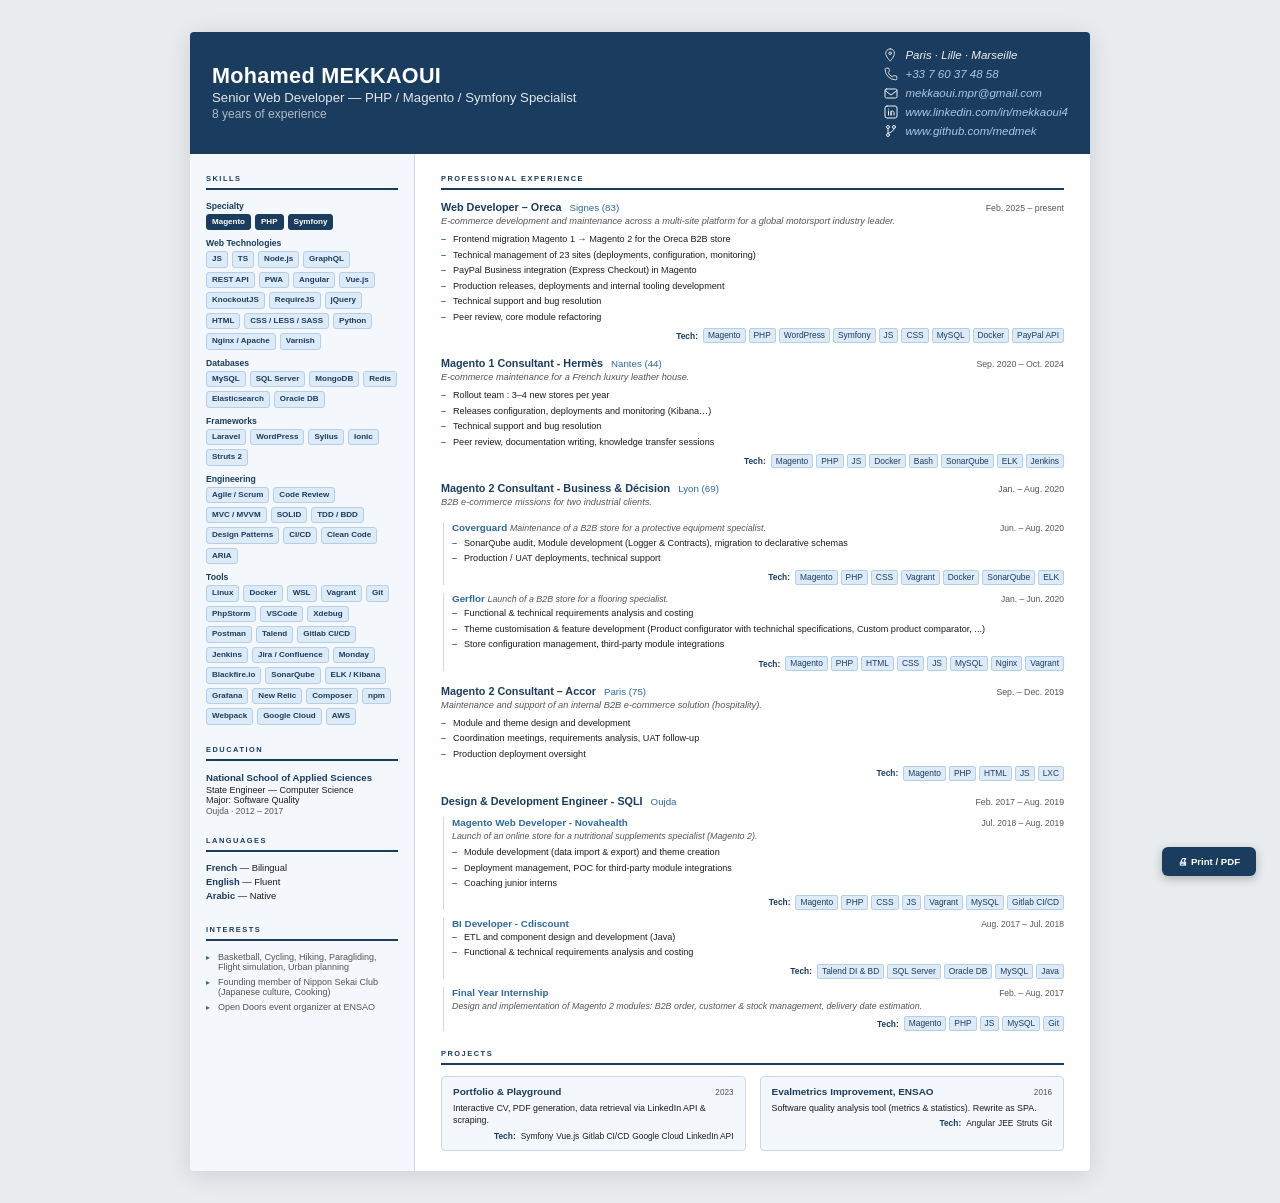
==== cv.en.html @ 3b6d00f6 "add english version of CV" ====
<!DOCTYPE html>
<html lang="en">
<head>
    <meta content="text/html; charset=UTF-8" http-equiv="content-type">
    <meta content="width=960" name="viewport">
    <title>Mohamed_Mekkaoui_CV_PHP_Dev</title>
    <style>
        *, *::before, *::after {
            box-sizing: border-box;
            margin: 0;
            padding: 0;
        }

        :root {
            --accent: #1a3c5e;
            --accent-mid: #2d6a9f;
            --text: #1c1c1c;
            --muted: #555;
            --rule: #ccd8e4;
            --sidebar-bg: #f4f7fb;
            --tag-bg: #ddeaf7;
            --tag-color: #1a3c5e;
            --font: 'Segoe UI', Arial, Helvetica, sans-serif;
            --sidebar-w: 225px;
        }

        html {
            font-size: 12px;
            color: var(--text);
            font-family: var(--font);
            -webkit-text-size-adjust: 100%;
            text-size-adjust: 100%;
        }

        body {
            background: #e9ecef;
            display: flex;
            justify-content: center;
            padding: 32px 16px;
        }

        a {
            color: var(--accent-mid);
            text-decoration: none;
        }

        a:hover {
            text-decoration: underline;
        }

        .page {
            background: #fff;
            width: 900px;
            max-width: 100%;
            box-shadow: 0 4px 24px rgba(0, 0, 0, .12);
            border-radius: 4px;
            overflow: hidden;
        }

        .cv-header {
            background: var(--accent);
            color: #fff;
            display: flex;
            align-items: center;
            justify-content: space-between;
            padding: 16px 22px;
            gap: 20px;
        }

        .cv-header__name h1 {
            font-size: 1.8rem;
            font-weight: 700;
            letter-spacing: .3px;
            line-height: 1;
        }

        .cv-header__name p.title {
            font-size: 1.1rem;
            opacity: .88;
            margin-top: 3px;
        }

        .cv-header__name p.subtitle {
            font-size: 1rem;
            opacity: .65;
            margin-top: 2px;
        }

        .cv-header__contacts {
            display: flex;
            flex-direction: column;
            gap: 5px;
            font-size: .96rem;
            opacity: .92;
            white-space: nowrap;
        }

        .cv-header__contacts a {
            color: #b8d4f0;
        }

        .cv-header__contacts a:hover {
            color: #fff;
        }

        .contact-item {
            display: flex;
            align-items: center;
            gap: 7px;
        }

        .contact-item .icon {
            width: 14px;
            height: 14px;
            flex-shrink: 0;
        }

        .contact-item.phone span {
            display: none;
        }

        .cv-body {
            display: grid;
            grid-template-columns: var(--sidebar-w) 1fr;
            min-height: calc(297mm - 123px);
        }

        .sidebar {
            background: var(--sidebar-bg);
            padding: 20px 16px;
            border-right: 1px solid var(--rule);
            display: flex;
            flex-direction: column;
            gap: 20px;
        }

        .main {
            padding: 20px 26px;
            display: flex;
            flex-direction: column;
            gap: 18px;
        }

        .section-title {
            font-size: .62rem;
            font-weight: 700;
            letter-spacing: 1.5px;
            text-transform: uppercase;
            color: var(--accent);
            padding-bottom: 5px;
            border-bottom: 2px solid var(--accent);
            margin-bottom: 11px;
        }

        .skills-block {
            display: flex;
            flex-direction: column;
            gap: 8px;
        }

        .skill-category {
            font-size: .72rem;
            font-weight: 700;
            color: var(--accent);
            margin-bottom: 3px;
        }

        .tag-list {
            display: flex;
            flex-wrap: wrap;
            gap: 4px;
        }

        .tag {
            display: inline-block;
            background: var(--tag-bg);
            color: var(--tag-color);
            font-size: .67rem;
            font-weight: 600;
            padding: 2px 5px;
            border-radius: 3px;
            border: 1px solid #b6cfe8;
            line-height: 1.3;
        }

        .tag.primary {
            background: var(--accent);
            color: #fff;
            border-color: var(--accent);
        }

        .tag--inline {
            font-size: .70rem;
            font-weight: 500;
            padding: 1px 4px;
            border-radius: 2px;
            vertical-align: baseline;
        }

        .edu-school {
            font-size: .80rem;
            font-weight: 700;
            color: var(--accent);
        }

        .edu-degree {
            font-size: .75rem;
            margin: 2px 0 1px;
        }

        .edu-location {
            font-size: .71rem;
            color: var(--muted);
        }

        .lang-item {
            font-size: .78rem;
            margin-bottom: 4px;
        }

        .lang-item strong {
            color: var(--accent);
        }

        .interests-list {
            list-style: none;
            display: flex;
            flex-direction: column;
            gap: 5px;
        }

        .interests-list li {
            font-size: .75rem;
            color: var(--muted);
            padding-left: 12px;
            position: relative;
        }

        .interests-list li::before {
            content: '▸';
            position: absolute;
            left: 0;
            color: var(--accent-mid);
            font-size: .67rem;
            top: 1px;
        }

        .entry {
            display: flex;
            flex-direction: column;
        }

        .entry--sub {
            margin-left: 2px;
            margin-top: 8px;
            padding-left: 8px;
            border-left: 1px solid var(--rule);
        }

        .exp-section > .entry {
            margin-bottom: 14px;
        }

        .exp-section > .entry:last-child {
            margin-bottom: 0;
        }

        .entry__header {
            display: flex;
            align-items: baseline;
            justify-content: space-between;
            gap: 8px;
            flex-wrap: wrap;
            margin-bottom: 2px;
        }

        .entry__title {
            font-size: .90rem;
            font-weight: 700;
            color: var(--accent);
        }

        .entry__title .loc {
            color: var(--accent-mid);
            font-weight: 500;
            font-size: .81rem;
            margin-left: 5px;
        }

        .entry--sub .entry__title {
            font-size: .82rem;
            color: var(--accent-mid);
        }

        .entry__date {
            font-size: .73rem;
            color: var(--muted);
            white-space: nowrap;
        }

        .entry--sub .entry__date {
            font-size: .71rem;
        }

        .entry__desc {
            font-size: .77rem;
            color: var(--muted);
            font-style: italic;
            margin-bottom: 5px;
            line-height: 1.4;
        }

        .entry--sub .entry__desc {
            font-size: .74rem;
            margin-bottom: 4px;
            font-weight: 500;
        }

        .exp-bullets {
            list-style: none;
            padding: 0;
            margin-bottom: 5px;
            display: flex;
            flex-direction: column;
            gap: 3px;
        }

        .exp-bullets li {
            font-size: .76rem;
            color: var(--text);
            padding-left: 12px;
            position: relative;
            line-height: 1.38;
        }

        .exp-bullets li::before {
            content: '–';
            position: absolute;
            left: 0;
            color: var(--accent-mid);
            font-weight: 700;
        }

        .tech-line {
            font-size: .70rem;
            text-align: right;
            display: flex;
            flex-wrap: wrap;
            justify-content: flex-end;
            align-items: center;
            gap: 3px;
        }

        .tech-line .tech-label {
            font-weight: 700;
            color: var(--accent);
            margin-right: 2px;
        }

        [title] {
            cursor: help;
        }

        .projects-grid {
            display: grid;
            grid-template-columns: 1fr 1fr;
            gap: 10px 14px;
        }

        .project-entry {
            display: flex;
            flex-direction: column;
            background: var(--sidebar-bg);
            border: 1px solid var(--rule);
            border-radius: 4px;
            padding: 9px 11px;
        }

        .project-title {
            font-size: .83rem;
            font-weight: 700;
            color: var(--accent);
        }

        .project-year {
            font-size: .68rem;
            color: var(--muted);
            margin-left: 4px;
        }

        .project-desc {
            font-size: .74rem;
            margin: 3px 0 4px;
            line-height: 1.38;
        }

        .print-btn {
            position: fixed;
            bottom: 24px;
            right: 24px;
            z-index: 100;
            background: var(--accent);
            color: #fff;
            border: none;
            border-radius: 6px;
            padding: 9px 16px;
            font-size: .8rem;
            font-weight: 600;
            cursor: pointer;
            box-shadow: 0 3px 10px rgba(0, 0, 0, .25);
            display: flex;
            align-items: center;
            gap: 6px;
            font-family: var(--font);
            transition: background .15s;
        }

        .print-btn:hover {
            background: var(--accent-mid);
        }

        @page {
            size: A4 portrait;
            margin: 0;
        }

        @media print {
            html {
                font-size: 11px;
            }

            body {
                background: #fff;
                padding: 0;
                display: block;
                width: 100%;
            }

            .page {
                box-shadow: none;
                border-radius: 0;
                width: 100%;
                max-width: 100%;
            }

            .cv-header, .sidebar, .tag, .tag.primary, .project-entry {
                -webkit-print-color-adjust: exact;
                print-color-adjust: exact;
            }

            a {
                text-decoration: underline;
            }

            .contact-item.phone span {
                display: block;
            }

            .contact-item.phone a {
                display: none;
            }

            .print-btn {
                display: none;
            }
        }
    </style>
</head>
<body>
<svg style="display:none" xmlns="http://www.w3.org/2000/svg">
    <symbol fill="none" id="ico-location" stroke="currentColor" stroke-linecap="round" stroke-linejoin="round"
            stroke-width="1" viewBox="0 0 16 16">
        <path d="M7 1C4.24 1 2 3.24 2 6c0 3.75 5 9 5 9s5-5.25 5-9c0-2.76-2.24-5-5-5z"/>
        <circle cx="7" cy="6" r="1.5"/>
    </symbol>
    <symbol fill="none" id="ico-phone" stroke="currentColor" stroke-linecap="round" stroke-linejoin="round"
            stroke-width="1"
            viewBox="0 0 16 16">
        <path d="M9.221 11.045a0.667 0.667 0 0 0 0.809-.202l.237-.31A1.333 1.333 0 0 1 11.333 10h2a1.333 1.333 0 0 1 1.333 1.333v2a1.333 1.333 0 0 1-1.333 1.333A12 12 0 0 1 1.333 2.667 1.333 1.333 0 0 1 2.667 1.333h2A1.333 1.333 0 0 1 6 2.667v2a1.333 1.333 0 0 1-.533 1.067l-.312.234a0.667 0.667 0 0 0-.195.822 9.333 9.333 0 0 0 4.261 4.256"/>
    </symbol>
    <symbol fill="none" id="ico-mail" stroke="currentColor" stroke-linecap="round" stroke-linejoin="round"
            stroke-width="1"
            viewBox="0 0 14 14">
        <rect height="9" rx="1.5" width="12" x="1" y="3"/>
        <path d="M1 4.5l6 4.5 6-4.5"/>
    </symbol>
    <symbol fill="none" id="ico-linkedin" stroke="currentColor" stroke-linecap="round" stroke-linejoin="round"
            stroke-width="1" viewBox="0 0 14 14">
        <rect height="12" rx="2" width="12" x="1" y="1"/>
        <line x1="4.5" x2="4.5" y1="6" y2="10"/>
        <circle cx="4.5" cy="4" fill="currentColor" r="0.6" stroke="none"/>
        <path d="M7 10V7.5C7 6.67 7.67 6 8.5 6S10 6.67 10 7.5V10"/>
        <line x1="7" x2="7" y1="6" y2="10"/>
    </symbol>
    <symbol fill="none" id="ico-vcs" stroke="currentColor" stroke-linecap="round" stroke-linejoin="round"
            stroke-width="1"
            viewBox="0 0 14 14">
        <circle cx="4" cy="3" r="1.5"/>
        <circle cx="4" cy="11" r="1.5"/>
        <circle cx="10" cy="3" r="1.5"/>
        <path d="M4 4.5v5"/>
        <path d="M10 4.5C10 7 7 8 4 9.5"/>
    </symbol>
</svg>
<button class="print-btn" onclick="window.print()">🖨 Print / PDF</button>
<article class="page" itemscope itemtype="https://schema.org/Person">
    <header class="cv-header">
        <div class="cv-header__name">
            <h1 itemprop="name">Mohamed MEKKAOUI</h1>
            <p class="title" itemprop="jobTitle">Senior Web Developer — PHP / Magento / Symfony Specialist</p>
            <p class="subtitle">8 years of experience</p>
        </div>
        <address class="cv-header__contacts">
            <div class="contact-item">
                <svg aria-hidden="true" class="icon">
                    <use href="#ico-location"/>
                </svg>
                <span title="Open to relocation">Paris · Lille · Marseille</span>
            </div>
            <div class="contact-item phone">
                <svg aria-hidden="true" class="icon">
                    <use href="#ico-phone"/>
                </svg>
                <a href="tel:0033760374858" itemprop="telephone">+33 7 60 37 48 58</a>
                <span itemprop="telephone">+33 7 60 37 48 58</span>
            </div>
            <div class="contact-item">
                <svg aria-hidden="true" class="icon">
                    <use href="#ico-mail"/>
                </svg>
                <a href="mailto:mekkaoui.mpr@gmail.com" itemprop="email" target="_blank">mekkaoui.mpr@gmail.com</a>
            </div>
            <div class="contact-item">
                <svg aria-hidden="true" class="icon">
                    <use href="#ico-linkedin"/>
                </svg>
                <a href="https://www.linkedin.com/in/mekkaoui4/?locale=en-US/" itemprop="url" rel="noopener" target="_tab">www.linkedin.com/in/mekkaoui4</a>
            </div>
            <div class="contact-item">
                <svg aria-hidden="true" class="icon">
                    <use href="#ico-vcs"/>
                </svg>
                <a href="https://github.com/medmek" itemprop="sameAs" rel="noopener" target="_blank">www.github.com/medmek</a>
            </div>
        </address>
    </header>
    <div class="cv-body">
        <aside class="sidebar">
            <section aria-labelledby="skills-title">
                <h2 class="section-title" id="skills-title">Skills</h2>
                <div class="skills-block">
                    <div>
                        <p class="skill-category">Specialty</p>
                        <div class="tag-list">
                            <span class="tag primary">Magento</span>
                            <span class="tag primary">PHP</span>
                            <span class="tag primary">Symfony</span>
                        </div>
                    </div>
                    <div>
                        <p class="skill-category">Web Technologies</p>
                        <div class="tag-list">
                            <span class="tag" title="JavaScript">JS</span>
                            <span class="tag" title="TypeScript">TS</span>
                            <span class="tag">Node.js</span>
                            <span class="tag">GraphQL</span>
                            <span class="tag">REST API</span>
                            <span class="tag">PWA</span>
                            <span class="tag" title="AngularJS, Angular 2">Angular</span>
                            <span class="tag">Vue.js</span>
                            <span class="tag">KnockoutJS</span>
                            <span class="tag">RequireJS</span>
                            <span class="tag">jQuery</span>
                            <span class="tag">HTML</span>
                            <span class="tag">CSS / LESS / SASS</span>
                            <span class="tag">Python</span>
                            <span class="tag">Nginx / Apache</span>
                            <span class="tag">Varnish</span>
                        </div>
                    </div>
                    <div>
                        <p class="skill-category">Databases</p>
                        <div class="tag-list">
                            <span class="tag">MySQL</span>
                            <span class="tag">SQL Server</span>
                            <span class="tag">MongoDB</span>
                            <span class="tag">Redis</span>
                            <span class="tag">Elasticsearch</span>
                            <span class="tag">Oracle DB</span>
                        </div>
                    </div>
                    <div>
                        <p class="skill-category">Frameworks</p>
                        <div class="tag-list">
                            <span class="tag">Laravel</span>
                            <span class="tag">WordPress</span>
                            <span class="tag">Sylius</span>
                            <span class="tag">Ionic</span>
                            <span class="tag">Struts 2</span>
                        </div>
                    </div>
                    <div>
                        <p class="skill-category">Engineering</p>
                        <div class="tag-list">
                            <span class="tag">Agile / Scrum</span>
                            <span class="tag">Code Review</span>
                            <span class="tag">MVC / MVVM</span>
                            <span class="tag">SOLID</span>
                            <span class="tag">TDD / BDD</span>
                            <span class="tag">Design Patterns</span>
                            <span class="tag">CI/CD</span>
                            <span class="tag">Clean Code</span>
                            <span class="tag">ARIA</span>
                        </div>
                    </div>
                    <div>
                        <p class="skill-category">Tools</p>
                        <div class="tag-list">
                            <span class="tag">Linux</span>
                            <span class="tag">Docker</span>
                            <span class="tag">WSL</span>
                            <span class="tag">Vagrant</span>
                            <span class="tag">Git</span>
                            <span class="tag">PhpStorm</span>
                            <span class="tag">VSCode</span>
                            <span class="tag">Xdebug</span>
                            <span class="tag">Postman</span>
                            <span class="tag">Talend</span>
                            <span class="tag">Gitlab CI/CD</span>
                            <span class="tag">Jenkins</span>
                            <span class="tag">Jira / Confluence</span>
                            <span class="tag">Monday</span>
                            <span class="tag">Blackfire.io</span>
                            <span class="tag">SonarQube</span>
                            <span class="tag">ELK / Kibana</span>
                            <span class="tag">Grafana</span>
                            <span class="tag">New Relic</span>
                            <span class="tag">Composer</span>
                            <span class="tag">npm</span>
                            <span class="tag">Webpack</span>
                            <span class="tag">Google Cloud</span>
                            <span class="tag">AWS</span>
                        </div>
                    </div>
                </div>
            </section>
            <section aria-labelledby="edu-title">
                <h2 class="section-title" id="edu-title">Education</h2>
                <p class="edu-school">National School of Applied Sciences</p>
                <p class="edu-degree">State Engineer — Computer Science<br>Major: Software Quality</p>
                <p class="edu-location">Oujda · 2012 – 2017</p>
            </section>
            <section aria-labelledby="lang-title">
                <h2 class="section-title" id="lang-title">Languages</h2>
                <p class="lang-item"><strong>French</strong> — Bilingual</p>
                <p class="lang-item"><strong>English</strong> — Fluent</p>
                <p class="lang-item"><strong>Arabic</strong> — Native</p>
            </section>
            <section aria-labelledby="interests-title">
                <h2 class="section-title" id="interests-title">Interests</h2>
                <ul class="interests-list">
                    <li>Basketball, Cycling, Hiking, Paragliding, Flight simulation, Urban planning</li>
                    <li>Founding member of Nippon Sekai Club (Japanese culture, Cooking)</li>
                    <li>Open Doors event organizer at ENSAO</li>
                </ul>
            </section>
        </aside>
        <div class="main">
            <section aria-labelledby="exp-title" class="exp-section">
                <h2 class="section-title" id="exp-title">Professional Experience</h2>
                <div class="entry">
                    <div class="entry__header">
              <span class="entry__title">
                <span>Web Developer – Oreca</span> <span class="loc">Signes (83)</span>
              </span>
                        <span class="entry__date" title="Current position">Feb. 2025 – present</span>
                    </div>
                    <p class="entry__desc">E-commerce development and maintenance across a multi-site platform for a
                        global motorsport industry leader.</p>
                    <ul class="exp-bullets">
                        <li>Frontend migration Magento 1 → Magento 2 for the Oreca B2B store</li>
                        <li>Technical management of 23 sites (deployments, configuration, monitoring)</li>
                        <li>PayPal Business integration (Express Checkout) in Magento</li>
                        <li>Production releases, deployments and internal tooling development</li>
                        <li>Technical support and bug resolution</li>
                        <li>Peer review, core module refactoring</li>
                    </ul>
                    <p class="tech-line">
                        <span class="tech-label">Tech:</span>
                        <span class="tag tag--inline" title="Magento 1, Magento 2">Magento</span>
                        <span class="tag tag--inline" title="PHP 7, PHP 8">PHP</span>
                        <span class="tag tag--inline">WordPress</span>
                        <span class="tag tag--inline">Symfony</span>
                        <span class="tag tag--inline" title="Javascript">JS</span>
                        <span class="tag tag--inline" title="CSS, LESS">CSS</span>
                        <span class="tag tag--inline" title="MariaDB">MySQL</span>
                        <span class="tag tag--inline">Docker</span>
                        <span class="tag tag--inline">PayPal API</span>
                    </p>
                </div>
                <div class="entry">
                    <div class="entry__header">
              <span class="entry__title">
                <span>Magento 1 Consultant - Hermès</span> <span class="loc">Nantes (44)</span>
              </span>
                        <span class="entry__date" title="Duration: 4 years 1 month">Sep. 2020 – Oct. 2024</span>
                    </div>
                    <p class="entry__desc">E-commerce maintenance for a French luxury leather house.</p>
                    <ul class="exp-bullets">
                        <li>Rollout team : 3–4 new stores per year</li>
                        <li>Releases configuration, deployments and monitoring (Kibana…)</li>
                        <li>Technical support and bug resolution</li>
                        <li>Peer review, documentation writing, knowledge transfer sessions</li>
                    </ul>
                    <p class="tech-line">
                        <span class="tech-label">Tech:</span>
                        <span class="tag tag--inline" title="Magento 1">Magento</span>
                        <span class="tag tag--inline" title="PHP 5, PHP 7, PHP 8">PHP</span>
                        <span class="tag tag--inline" title="Javascript, AngularJS">JS</span>
                        <span class="tag tag--inline">Docker</span>
                        <span class="tag tag--inline">Bash</span>
                        <span class="tag tag--inline">SonarQube</span>
                        <span class="tag tag--inline">ELK</span>
                        <span class="tag tag--inline">Jenkins</span>
                    </p>
                </div>
                <div class="entry">
                    <div class="entry__header">
              <span class="entry__title">
                <span>Magento 2 Consultant - Business &amp; Décision</span> <span class="loc">Lyon (69)</span>
              </span>
                        <span class="entry__date" title="Duration: 8 months">Jan. – Aug. 2020</span>
                    </div>
                    <p class="entry__desc">B2B e-commerce missions for two industrial clients.</p>
                    <div class="entry entry--sub">
                        <div class="entry__header">
                <span class="entry__title">
                  Coverguard <span class="entry__desc">Maintenance of a B2B store for a protective equipment specialist.</span>
                </span>
                            <span class="entry__date" title="Duration: 3 months">Jun. – Aug. 2020</span>
                        </div>
                        <ul class="exp-bullets">
                            <li>SonarQube audit, Module development (Logger &amp; Contracts), migration to declarative schemas</li>
                            <li>Production / UAT deployments, technical support</li>
                        </ul>
                        <p class="tech-line">
                            <span class="tech-label">Tech:</span>
                            <span class="tag tag--inline" title="Magento 2">Magento</span>
                            <span class="tag tag--inline" title="PHP 7">PHP</span>
                            <span class="tag tag--inline" title="CSS, LESS">CSS</span>
                            <span class="tag tag--inline">Vagrant</span>
                            <span class="tag tag--inline">Docker</span>
                            <span class="tag tag--inline">SonarQube</span>
                            <span class="tag tag--inline">ELK</span>
                        </p>
                    </div>
                    <div class="entry entry--sub">
                        <div class="entry__header">
                <span class="entry__title">
                  Gerflor <span class="entry__desc">Launch of a B2B store for a flooring specialist.</span>
                </span>
                            <span class="entry__date" title="Duration: 6 months">Jan. – Jun. 2020</span>
                        </div>
                        <ul class="exp-bullets">
                            <li>Functional &amp; technical requirements analysis and costing</li>
                            <li>Theme customisation &amp; feature development (Product configurator with technichal specifications, Custom product comparator, ...)</li>
                            <li>Store configuration management, third-party module integrations</li>
                        </ul>
                        <p class="tech-line">
                            <span class="tech-label">Tech:</span>
                            <span class="tag tag--inline" title="Magento 2">Magento</span>
                            <span class="tag tag--inline" title="PHP 7">PHP</span>
                            <span class="tag tag--inline">HTML</span>
                            <span class="tag tag--inline" title="CSS, LESS">CSS</span>
                            <span class="tag tag--inline" title="Javascript, KnockoutJS">JS</span>
                            <span class="tag tag--inline" title="MariaDB">MySQL</span>
                            <span class="tag tag--inline">Nginx</span>
                            <span class="tag tag--inline">Vagrant</span>
                        </p>
                    </div>
                </div>
                <div class="entry">
                    <div class="entry__header">
              <span class="entry__title">
                <span>Magento 2 Consultant – Accor</span> <span class="loc">Paris (75)</span>
              </span>
                        <span class="entry__date" title="Duration: 4 months">Sep. – Dec. 2019</span>
                    </div>
                    <p class="entry__desc">Maintenance and support of an internal B2B e-commerce solution
                        (hospitality).</p>
                    <ul class="exp-bullets">
                        <li>Module and theme design and development</li>
                        <li>Coordination meetings, requirements analysis, UAT follow-up</li>
                        <li>Production deployment oversight</li>
                    </ul>
                    <p class="tech-line">
                        <span class="tech-label">Tech:</span>
                        <span class="tag tag--inline" title="Magento 2">Magento</span>
                        <span class="tag tag--inline" title="PHP 5, PHP 7">PHP</span>
                        <span class="tag tag--inline">HTML</span>
                        <span class="tag tag--inline" title="Javascript, KnockoutJS">JS</span>
                        <span class="tag tag--inline">LXC</span>
                    </p>
                </div>
                <div class="entry">
                    <div class="entry__header">
              <span class="entry__title">
                <span>Design &amp; Development Engineer - SQLI</span> <span class="loc">Oujda</span>
              </span>
                        <span class="entry__date" title="Duration: 2 years 6 months (incl. internship)">Feb. 2017 – Aug. 2019</span>
                    </div>
                    <div class="entry entry--sub">
                        <div class="entry__header">
                            <span class="entry__title">Magento Web Developer - Novahealth</span>
                            <span class="entry__date" title="Duration: 1 year 1 month">Jul. 2018 – Aug. 2019</span>
                        </div>
                        <p class="entry__desc">Launch of an online store for a nutritional supplements specialist
                            (Magento 2).</p>
                        <ul class="exp-bullets">
                            <li>Module development (data import &amp; export) and theme creation</li>
                            <li>Deployment management, POC for third-party module integrations</li>
                            <li>Coaching junior interns</li>
                        </ul>
                        <p class="tech-line">
                            <span class="tech-label">Tech:</span>
                            <span class="tag tag--inline" title="Magento 2">Magento</span>
                            <span class="tag tag--inline" title="PHP 7">PHP</span>
                            <span class="tag tag--inline" title="CSS, LESS">CSS</span>
                            <span class="tag tag--inline" title="Javascript, KnockoutJS">JS</span>
                            <span class="tag tag--inline">Vagrant</span>
                            <span class="tag tag--inline">MySQL</span>
                            <span class="tag tag--inline">Gitlab CI/CD</span>
                        </p>
                    </div>
                    <div class="entry entry--sub">
                        <div class="entry__header">
                            <span class="entry__title">BI Developer - Cdiscount</span>
                            <span class="entry__date" title="Duration: 11 months">Aug. 2017 – Jul. 2018</span>
                        </div>
                        <ul class="exp-bullets">
                            <li>ETL and component design and development (Java)</li>
                            <li>Functional &amp; technical requirements analysis and costing</li>
                        </ul>
                        <p class="tech-line">
                            <span class="tech-label">Tech:</span>
                            <span class="tag tag--inline">Talend DI &amp; BD</span>
                            <span class="tag tag--inline">SQL Server</span>
                            <span class="tag tag--inline">Oracle DB</span>
                            <span class="tag tag--inline">MySQL</span>
                            <span class="tag tag--inline">Java</span>
                        </p>
                    </div>
                    <div class="entry entry--sub">
                        <div class="entry__header">
                            <span class="entry__title">Final Year Internship</span>
                            <span class="entry__date" title="Duration: 7 months">Feb. – Aug. 2017</span>
                        </div>
                        <p class="entry__desc">Design and implementation of Magento 2 modules: B2B order, customer &amp;
                            stock management, delivery date estimation.</p>
                        <p class="tech-line">
                            <span class="tech-label">Tech:</span>
                            <span class="tag tag--inline" title="Magento 2">Magento</span>
                            <span class="tag tag--inline" title="PHP 5, PHP 7">PHP</span>
                            <span class="tag tag--inline" title="Javascript, KnockoutJS">JS</span>
                            <span class="tag tag--inline">MySQL</span>
                            <span class="tag tag--inline">Git</span>
                        </p>
                    </div>
                </div>
            </section>
            <section aria-labelledby="projects-title">
                <h2 class="section-title" id="projects-title">Projects</h2>
                <div class="projects-grid">
                    <div class="project-entry">
                        <div class="entry__header">
                            <span class="entry__title project-title">Portfolio &amp; Playground</span>
                            <span class="entry__date project-year" title="~3 months">2023</span>
                        </div>
                        <p class="project-desc">Interactive CV, PDF generation, data retrieval via LinkedIn API &amp;
                            scraping.</p>
                        <p class="tech-line">
                            <span class="tech-label">Tech:</span>
                            <span title="Symfony 5">Symfony</span>
                            <span>Vue.js</span>
                            <span>Gitlab CI/CD</span>
                            <span>Google Cloud</span>
                            <span>LinkedIn API</span>
                        </p>
                    </div>
                    <div class="project-entry">
                        <div class="entry__header">
                            <span class="entry__title project-title">Evalmetrics Improvement, ENSAO</span>
                            <span class="entry__date project-year" title="~6 months">2016</span>
                        </div>
                        <p class="project-desc">Software quality analysis tool (metrics &amp; statistics). Rewrite as
                            SPA.</p>
                        <p class="tech-line">
                            <span class="tech-label">Tech:</span>
                            <span title="AngularJS">Angular</span>
                            <span title="Java Enterprise Edition">JEE</span>
                            <span title="Struts 2">Struts</span>
                            <span>Git</span>
                        </p>
                    </div>
                </div>
            </section>
        </div>
    </div>
</article>
</body>
</html>
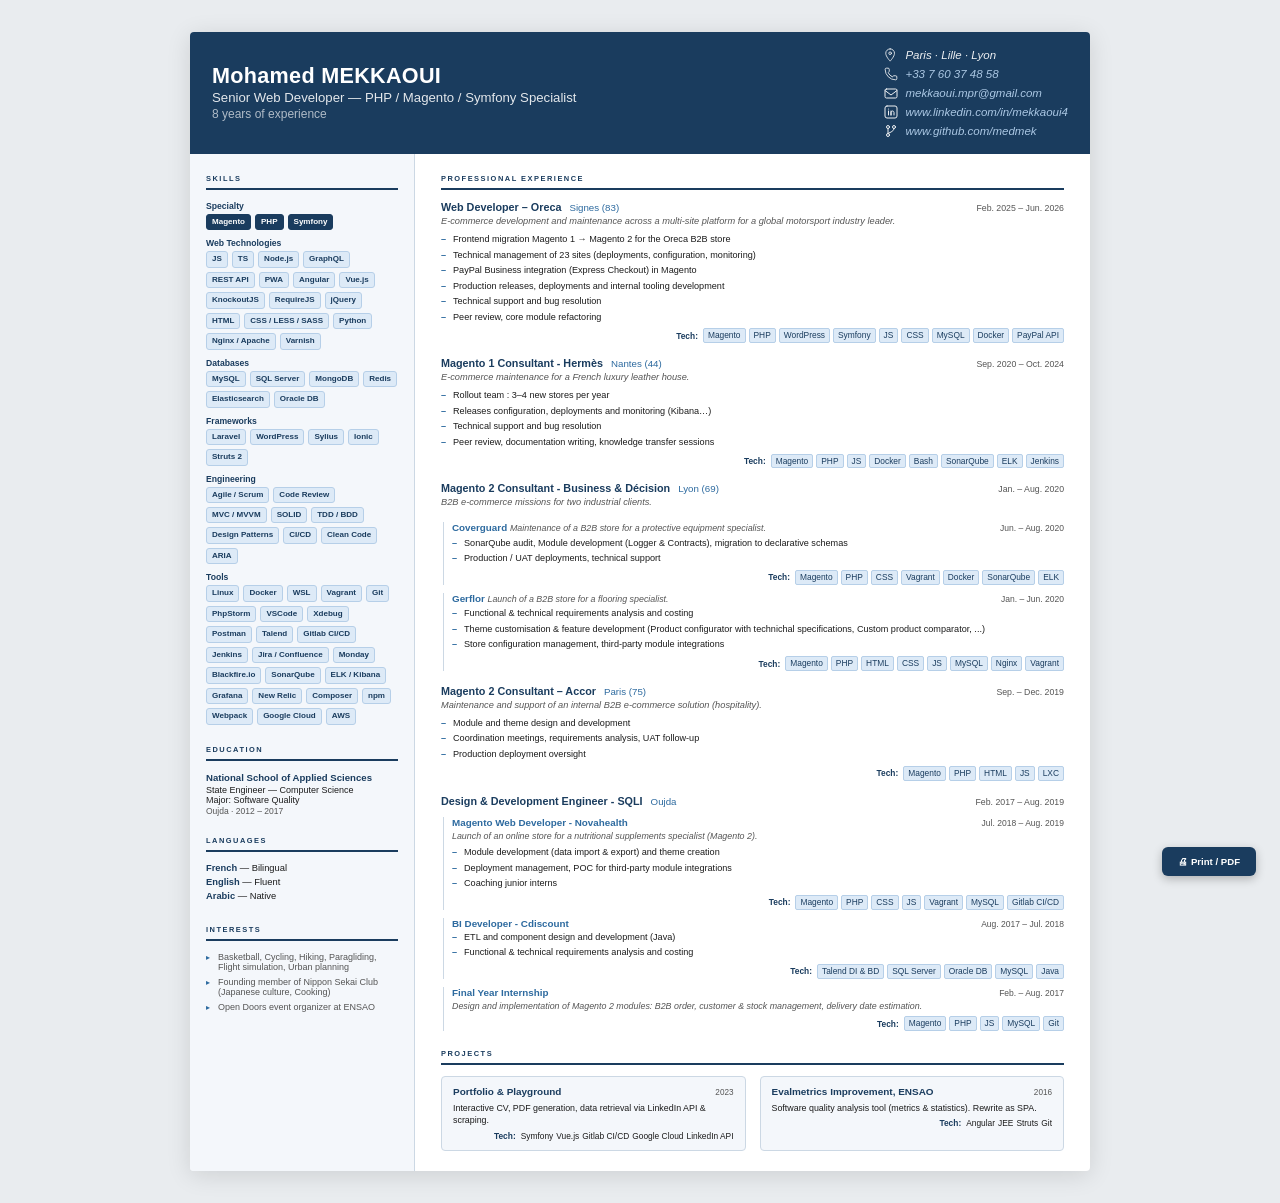
==== commit 2f340d96: "CV: mobility Marseille -> Lyon, Oreca end date June 2026 Co-Authored-By: Claude Opus 5.5 <noreply@an" ====
--- a/cv.en.html
+++ b/cv.en.html
@@ -515,7 +515,7 @@
                 <svg aria-hidden="true" class="icon">
                     <use href="#ico-location"/>
                 </svg>
-                <span title="Open to relocation">Paris · Lille · Marseille</span>
+                <span title="Open to relocation">Paris · Lille · Lyon</span>
             </div>
             <div class="contact-item phone">
                 <svg aria-hidden="true" class="icon">
@@ -673,7 +673,7 @@
               <span class="entry__title">
                 <span>Web Developer – Oreca</span> <span class="loc">Signes (83)</span>
               </span>
-                        <span class="entry__date" title="Current position">Feb. 2025 – present</span>
+                        <span class="entry__date" title="Duration: 1 year 5 months">Feb. 2025 – Jun. 2026</span>
                     </div>
                     <p class="entry__desc">E-commerce development and maintenance across a multi-site platform for a
                         global motorsport industry leader.</p>
